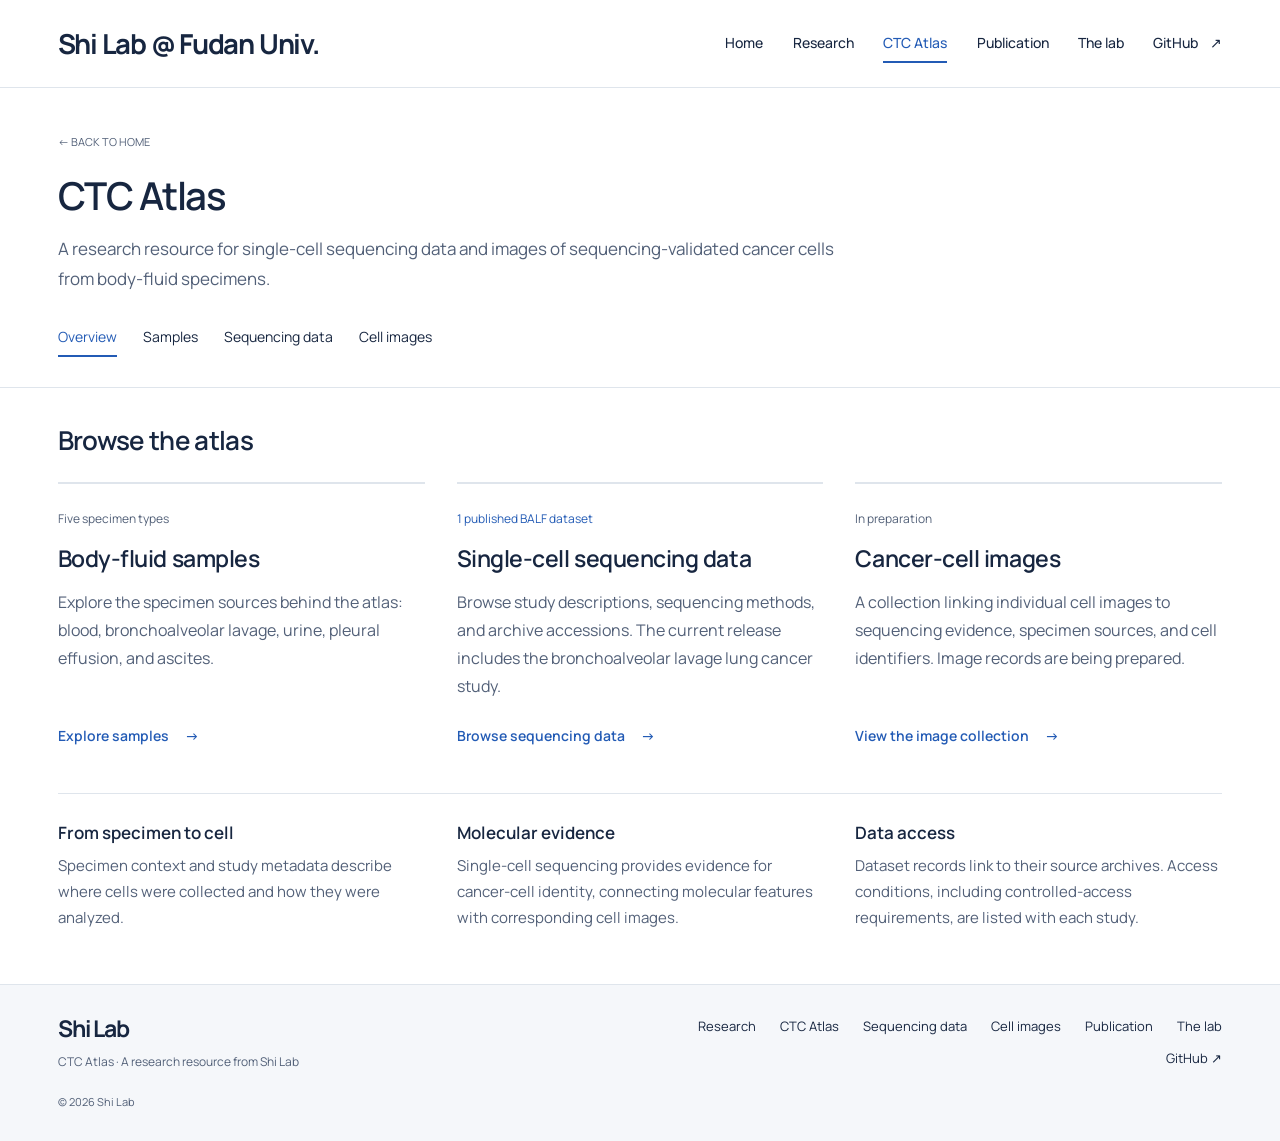
==== atlas.html @ 0fd96111 "Publish Shi Lab website" ====
<!doctype html>
<html lang="en">
<head>
  <meta charset="UTF-8">
  <meta name="viewport" content="width=device-width, initial-scale=1">
  <meta name="description" content="Explore body-fluid specimen sources, single-cell sequencing datasets, and the developing collection of sequencing-validated cancer-cell images.">
  <meta name="theme-color" content="#172640">
  <title>CTC Atlas — Shi Lab</title>
  <link rel="preconnect" href="https://fonts.googleapis.com">
  <link rel="preconnect" href="https://fonts.gstatic.com" crossorigin>
  <link href="https://fonts.googleapis.com/css2?family=DM+Mono:wght@400;500&family=Manrope:wght@400;500;600;700&display=swap" rel="stylesheet">
  <link rel="stylesheet" href="styles.css?v=20261028-layout">
</head>
<body>
  <a class="skip-link" href="#main-content">Skip to content</a>
  <header class="site-header">
    <a class="brand" href="index.html" aria-label="Shi Lab home"><span class="brand-name">Shi Lab <span class="brand-affiliation">@ Fudan Univ.</span></span><span class="brand-caption">Single-cell biology & liquid biopsy</span></a>
    <button class="menu-toggle" type="button" aria-label="Open navigation" aria-expanded="false" aria-controls="site-nav"><span></span><span></span></button>
    <nav id="site-nav" aria-label="Main navigation"><a href="index.html">Home</a><a href="research.html">Research</a><a href="atlas.html" aria-current="page">CTC Atlas</a><a href="publications.html">Publication</a><a href="lab.html">The lab</a><a class="nav-cta" href="https://github.com/Shilab-CTCAtlas" target="_blank" rel="noreferrer">GitHub <span aria-hidden="true">↗</span></a></nav>
  </header>
  <main id="main-content">
    <section class="page-hero">
      <a class="back" href="index.html">← BACK TO HOME</a>
      <h1>CTC Atlas</h1>
      <p>A research resource for single-cell sequencing data and images of sequencing-validated cancer cells from body-fluid specimens.</p>
      <nav class="resource-nav" aria-label="Atlas sections"><a href="atlas.html" aria-current="page">Overview</a><a href="biology.html">Samples</a><a href="data.html">Sequencing data</a><a href="gallery.html">Cell images</a></nav>
    </section>
    <section class="catalog" aria-labelledby="atlas-browse-title">
      <div class="catalog-head"><h2 id="atlas-browse-title">Browse the atlas</h2></div>
      <div class="atlas-resources">
        <article class="atlas-card">
          <span class="resource-state">Five specimen types</span>
          <h3>Body-fluid samples</h3>
          <p>Explore the specimen sources behind the atlas: blood, bronchoalveolar lavage, urine, pleural effusion, and ascites.</p>
          <a class="text-link" href="biology.html">Explore samples <span aria-hidden="true">→</span></a>
        </article>
        <article class="atlas-card">
          <span class="resource-state available">1 published BALF dataset</span>
          <h3>Single-cell sequencing data</h3>
          <p>Browse study descriptions, sequencing methods, and archive accessions. The current release includes the bronchoalveolar lavage lung cancer study.</p>
          <a class="text-link" href="data.html">Browse sequencing data <span aria-hidden="true">→</span></a>
        </article>
        <article class="atlas-card">
          <span class="resource-state">In preparation</span>
          <h3>Cancer-cell images</h3>
          <p>A collection linking individual cell images to sequencing evidence, specimen sources, and cell identifiers. Image records are being prepared.</p>
          <a class="text-link" href="gallery.html">View the image collection <span aria-hidden="true">→</span></a>
        </article>
      </div>
      <div class="resource-explainer">
        <article><h3>From specimen to cell</h3><p>Specimen context and study metadata describe where cells were collected and how they were analyzed.</p></article>
        <article><h3>Molecular evidence</h3><p>Single-cell sequencing provides evidence for cancer-cell identity, connecting molecular features with corresponding cell images.</p></article>
        <article><h3>Data access</h3><p>Dataset records link to their source archives. Access conditions, including controlled-access requirements, are listed with each study.</p></article>
      </div>
    </section>
  </main>
  <footer class="site-footer"><div><a class="brand footer-brand" href="index.html"><span class="brand-name">Shi Lab</span><span class="brand-caption">Single-cell biology & liquid biopsy</span></a><p>CTC Atlas · A research resource from Shi Lab</p></div><div class="footer-links"><a href="research.html">Research</a><a href="atlas.html">CTC Atlas</a><a href="data.html">Sequencing data</a><a href="gallery.html">Cell images</a><a href="publications.html">Publication</a><a href="lab.html">The lab</a><a href="https://github.com/Shilab-CTCAtlas" target="_blank" rel="noreferrer">GitHub ↗</a></div><small>© <span id="year"></span> Shi Lab</small></footer>
  <script src="script.js"></script>
</body>
</html>
---- styles.css ----
/* Shi Lab — academic design A */
:root{
  --ink:#172640;--muted:#526078;--teal:#235bb5;--deep:#194789;
  --paper:#fff;--surface:#f5f7fa;--white:#fff;--line:#dfe5ec;
  --sans:"Manrope","Segoe UI",Arial,sans-serif;--serif:var(--sans);
  --mono:"DM Mono",Consolas,monospace;--gutter:clamp(24px,4.5vw,72px);--content:1640px;--home-gap:clamp(32px,4.5vw,72px);
}
*{box-sizing:border-box}
html{scroll-behavior:smooth;scroll-padding-top:105px}
body{margin:0;background:var(--paper);color:var(--ink);font:400 16px/1.75 var(--sans)}
h1,h2,h3,p,figure{margin-top:0}
h1,h2,h3{font-weight:600;line-height:1.25;text-wrap:pretty}
a{color:inherit;text-underline-offset:4px}
button,input{font:inherit}
button,a{-webkit-tap-highlight-color:transparent}
:focus-visible{outline:2px solid var(--teal);outline-offset:5px}
img,svg{max-width:100%}
main{min-width:0}
[hidden]{display:none!important}
.skip-link{position:fixed;top:-80px;left:20px;z-index:100;padding:12px 20px;background:var(--white)}
.skip-link:focus{top:12px}
.site-header{position:sticky;top:0;z-index:30;min-height:88px;padding:20px max(var(--gutter),calc((100% - var(--content))/2));display:flex;align-items:center;justify-content:space-between;gap:32px;border-bottom:1px solid var(--line);background:var(--paper);transition:box-shadow .3s ease;view-transition-name:site-header}
.site-header.is-scrolled{box-shadow:0 4px 18px #1726400a}
.brand{display:flex;flex-direction:column;align-items:flex-start;gap:3px;text-decoration:none;flex-shrink:0}
.brand-name{font:700 31px/1.2 var(--sans);letter-spacing:-.045em}
.site-header .brand-name{font-size:clamp(20px,2.15vw,31px)}
.site-header .brand-caption{display:none}
.brand-caption{font:400 12px/1.6 var(--sans);color:var(--muted)}
#site-nav{display:flex;gap:clamp(20px,2.3vw,38px);align-items:center}
#site-nav a{position:relative;font-size:14px;font-weight:500;text-decoration:none;padding:8px 0;white-space:nowrap;transition:color .25s ease}
#site-nav a:hover,#site-nav a[aria-current]{color:var(--teal)}
#site-nav a:not(.nav-cta)::after{content:"";position:absolute;bottom:1px;left:0;right:0;height:2px;background:var(--teal);transform:scaleX(0);transform-origin:left;transition:transform .3s cubic-bezier(.22,1,.36,1)}
#site-nav a:hover::after,#site-nav a[aria-current]::after{transform:scaleX(1)}
#site-nav .nav-cta{display:flex;gap:12px}
.menu-toggle{display:none;width:44px;height:44px;padding:9px;border:1px solid var(--line);border-radius:3px;background:transparent;cursor:pointer}
.menu-toggle span{display:block;height:1px;background:var(--ink);margin:6px 0;transition:transform .2s}
.menu-toggle[aria-expanded="true"] span:first-child{transform:translateY(3.5px) rotate(45deg)}
.menu-toggle[aria-expanded="true"] span:last-child{transform:translateY(-3.5px) rotate(-45deg)}
.section-tag,.eyebrow{font:600 12px/1.6 var(--sans);letter-spacing:.075em;text-transform:uppercase;color:var(--muted);margin:0 0 16px}
.number,.sample-code{font:400 12px/1.6 var(--mono);color:var(--teal)}
.button{display:inline-flex;align-items:center;justify-content:space-between;gap:24px;min-height:46px;padding:11px 19px;border:1px solid var(--teal);border-radius:3px;text-decoration:none;font-size:14px;font-weight:600;transition:background .25s,color .25s,transform .3s cubic-bezier(.22,1,.36,1),box-shadow .3s}
.button.primary{background:var(--teal);color:var(--white)}
.button.primary:hover{background:var(--deep)}
.button.secondary{color:var(--teal);background:transparent}
.button.secondary:hover{background:var(--surface)}
.text-link{display:inline-flex;align-items:center;justify-content:space-between;gap:16px;text-decoration:none;font-size:14px;font-weight:600;color:var(--teal)}
.text-link:hover{text-decoration:underline}
.home-hero,.home-section{max-width:calc(var(--content) + 2 * var(--gutter));margin:0 auto;padding:52px var(--gutter)}
.hero-intro{display:grid;grid-template-columns:minmax(0,1fr) minmax(0,1fr);gap:clamp(32px,4.5vw,72px);align-items:center}
.hero-copy{min-width:0}
.home-hero h1{font-size:clamp(38px,3.3vw,56px);line-height:1.16;letter-spacing:-.042em;margin:0 0 24px}
.lede{max-width:54ch;font-size:18px;line-height:1.8;color:var(--muted);margin:0}
.hero-actions{display:flex;align-items:center;flex-wrap:wrap;gap:20px 28px;margin-top:28px}
.hero-image{margin:0;min-width:0}
.hero-image img{display:block;width:100%;height:auto;aspect-ratio:3/2;object-fit:cover;object-position:50% 55%;border-radius:4px;background:var(--paper)}
.hero-image figcaption{display:flex;flex-wrap:wrap;justify-content:space-between;gap:4px 14px;font-size:11px;line-height:1.6;color:var(--muted);margin-top:10px}
.hero-image figcaption a{text-decoration:none}
.hero-image figcaption a:hover{text-decoration:underline}
.home-mission{display:grid;grid-template-columns:minmax(0,1fr);gap:14px;margin-top:48px;padding-top:32px;border-top:1px solid var(--line)}
.home-mission h2{font-size:27px;letter-spacing:-.025em;margin:0}
.home-mission p{font-size:18px;line-height:1.8;color:var(--muted);margin:0}
.home-research{margin-top:48px}
.research-heading{display:flex;flex-wrap:wrap;align-items:center;justify-content:space-between;gap:14px 24px;margin-bottom:24px}
.research-heading h2{font-size:27px;letter-spacing:-.025em;margin:0}
.research-themes{display:grid;grid-template-columns:repeat(2,minmax(0,1fr));gap:var(--home-gap)}
.research-themes article{min-width:0}
.reference-image{margin:0;min-width:0}
.reference-image img{display:block;width:100%;height:auto;object-fit:cover;border-radius:4px;background:var(--surface)}
.reference-image figcaption{font-size:11px;line-height:1.6;color:var(--muted);margin-top:9px}
.reference-image figcaption a{text-decoration:none}
.reference-image figcaption a:hover{text-decoration:underline}
.research-image{margin-bottom:22px}
.research-image img{aspect-ratio:2.2/1}
.research-image-crop{overflow:hidden;aspect-ratio:2.2/1;border-radius:4px}
.research-image .research-image-crop img{width:100%;height:100%;aspect-ratio:auto;object-position:center top;transform:scale(1.08);transform-origin:center top}
.research-themes h3{font-size:21px;line-height:1.4;letter-spacing:-.025em;margin:0 0 12px}
.research-themes p{max-width:70ch;color:var(--muted);font-size:16px;line-height:1.8;margin:0}
.research-focus{margin-top:20px;padding-top:17px;border-top:1px solid var(--line)}
.research-focus h4{font-size:18px;font-weight:600;line-height:1.5;margin:0 0 8px}
.research-focus h4 a{text-decoration:none}
.research-focus h4 a:hover{color:var(--teal);text-decoration:underline}
.home-resources{border-top:1px solid var(--line);border-bottom:1px solid var(--line)}
.resources-inner{max-width:calc(var(--content) + 2 * var(--gutter));margin:0 auto;padding:40px var(--gutter);display:grid;grid-template-columns:repeat(2,minmax(0,1fr));gap:var(--home-gap)}
.atlas-categories,.sequencing-overview{min-width:0}
.atlas-category+.atlas-category{margin-top:28px}
.atlas-category h2,.sequencing-overview h2{font-size:21px;line-height:1.4;letter-spacing:-.025em;margin:0 0 12px}
.atlas-category h2 a,.sequencing-overview h2 a{text-decoration:none}
.atlas-category h2 a:hover,.sequencing-overview h2 a:hover{color:var(--teal);text-decoration:underline}
.atlas-category p,.sequencing-overview li{font-size:16px;line-height:1.8;color:var(--muted);margin:0}
.sequencing-overview ul{list-style:none;padding:0;margin:0}
.sequencing-overview li+li{margin-top:4px}
.resources-intro>.text-link{margin-top:16px}
.resources-intro h2{font-size:29px;letter-spacing:-.035em;margin:0}
.resources-intro>p:not(.section-tag){max-width:53ch;font-size:16px;color:var(--muted);margin:12px 0 0}
.specimen-context{margin-top:22px}
.specimen-context h3{font-size:12px;line-height:1.6;font-weight:600;color:var(--muted);margin:0 0 9px}
.specimen-types{display:flex;flex-wrap:wrap;gap:5px 17px;list-style:none;padding:0;margin:0 0 16px;font-size:13px;color:var(--muted)}
.resource-list>a{display:grid;grid-template-columns:minmax(0,1fr) 18px;gap:20px;padding:20px 0;text-decoration:none}
.resource-list>a:first-child{padding-top:0}
.resource-list>a+a{border-top:1px solid var(--line)}
.resource-title{display:flex;flex-wrap:wrap;align-items:center;justify-content:space-between;gap:8px 18px}
.resource-title h3{font-size:21px;line-height:1.4;letter-spacing:-.025em;margin:0}
.resource-list p{font-size:14px;line-height:1.7;color:var(--muted);margin:8px 0 0}
.resource-state{font-size:12px;color:var(--muted)}
.resource-state.available{color:var(--teal)}
.resource-meta{display:block;font:400 12px/1.6 var(--mono);color:var(--teal);margin-top:9px}
.resource-arrow{align-self:center;color:var(--teal)}
.home-more{display:grid;grid-template-columns:repeat(2,minmax(0,1fr));gap:var(--home-gap);padding-top:20px;padding-bottom:28px}
.home-more>a{display:flex;align-items:center;justify-content:space-between;gap:24px;padding:12px 0;text-decoration:none}
.home-more h2{font-size:18px;letter-spacing:-.015em;margin:0 0 5px}
.home-more p{font-size:14px;color:var(--muted);margin:0}
.home-more>a>span{color:var(--teal)}
.home-more>a h2,.resource-title h3{transition:color .25s ease}
.home-more>a:hover h2,.resource-list a:hover h3{color:var(--teal)}
.site-footer{background:var(--surface);border-top:1px solid var(--line);padding:30px max(var(--gutter),calc((100% - var(--content))/2));display:grid;grid-template-columns:minmax(0,1fr) auto;gap:20px 40px;align-items:start;font-size:13px}
.site-footer .brand-name{font-size:23px}
.site-footer .brand-caption{display:none}
.site-footer p{color:var(--muted);margin:9px 0 0;font-size:12px}
.site-footer a{text-decoration:none}
.site-footer a:hover{text-decoration:underline}
.footer-links{display:flex;flex-wrap:wrap;justify-content:flex-end;gap:10px 24px;max-width:600px}
.site-footer small{grid-column:1/-1;font-size:11px;color:var(--muted)}

/* Inner pages share the homepage's typography and readable scale. */
.page-hero{padding:38px max(var(--gutter),calc((100% - var(--content))/2)) 30px;border-bottom:1px solid var(--line)}
.page-hero .back{display:inline-block;font-size:11px;text-decoration:none;color:var(--muted);margin-bottom:22px}
.page-hero .section-tag{margin-bottom:12px}
.page-hero h1{font-size:clamp(32px,3vw,44px);line-height:1.18;letter-spacing:-.035em;margin:0 0 15px}
.page-hero h1 em{font-style:normal}
.page-hero>p:not(.section-tag){max-width:800px;font-size:17px;line-height:1.8;color:var(--muted);margin-bottom:0}
.publication-hero{border-bottom:0}
.publication-hero>p:not(.section-tag){max-width:none}
@media(min-width:768px){
  .publication-hero>p:not(.section-tag){font-size:clamp(14px,1.5vw,17px);white-space:nowrap;letter-spacing:-.025em}
}
.resource-nav{display:flex;flex-wrap:wrap;gap:26px;margin-top:24px}
.resource-nav a{text-decoration:none;font-size:14px;padding:6px 0;border-bottom:2px solid transparent}
.resource-nav a[aria-current],.resource-nav a:hover{color:var(--teal);border-bottom-color:var(--teal)}
.catalog,.journey{padding:36px max(var(--gutter),calc((100% - var(--content))/2)) 52px}
.catalog-head{display:flex;flex-wrap:wrap;justify-content:space-between;align-items:center;gap:15px 25px;margin-bottom:24px}
.catalog h2,.journey h2{font-size:26px;line-height:1.3;margin:0;letter-spacing:-.025em}
.status{display:inline-block;font:500 12px/1.6 var(--sans);color:var(--muted);padding:4px 0;white-space:nowrap}
.empty-state{padding:44px 32px;border:1px solid var(--line);border-radius:4px;background:var(--white)}
.empty-state>span{font-size:12px;font-weight:600;color:var(--teal)}
.empty-state h3{font-size:25px;max-width:680px;margin:13px 0 12px;letter-spacing:-.025em}
.empty-state h2{font-size:25px;max-width:680px;margin:13px 0 12px;letter-spacing:-.025em}
.empty-state p{font-size:16px;color:var(--muted);max-width:680px;margin:0}
.empty-state .text-link{margin-top:22px}
.definition-band{display:grid;grid-template-columns:120px minmax(0,1fr) auto;gap:24px;padding:24px max(var(--gutter),calc((100% - var(--content))/2));border-bottom:1px solid var(--line)}
.definition-band .section-tag{margin:0}
.definition-band>p:not(.section-tag){margin:0;font-size:15px;color:var(--muted);max-width:900px}
.definition-band>a{font-size:13px;align-self:start;white-space:nowrap;color:var(--teal)}
.sample-grid{display:grid;grid-template-columns:repeat(5,minmax(0,1fr));gap:28px}
.sample-grid article{border-top:2px solid var(--line);padding-top:16px;min-width:0}
.sample-grid h3{font-size:21px;line-height:1.35;letter-spacing:-.025em;margin:20px 0 12px}
.sample-grid p{font-size:15px;color:var(--muted);margin-bottom:0}
.sample-grid .text-link{margin-top:18px;font-size:13px}
.sample-grid .sample-state{display:block;font-size:12px;color:var(--muted);margin-top:18px}
.bio-layers{display:grid;grid-template-columns:minmax(0,.75fr) minmax(0,1.3fr);gap:64px;padding:36px max(var(--gutter),calc((100% - var(--content))/2));background:var(--surface)}
.bio-layers h2{font-size:28px;letter-spacing:-.025em;margin-bottom:0}
.bio-layer-list{border-top:1px solid var(--line)}
.bio-layer-list article{display:grid;grid-template-columns:minmax(0,.6fr) minmax(0,1fr);gap:25px;padding:17px 0;border-bottom:1px solid var(--line)}
.bio-layer-list b{font-size:15px;font-weight:600}
.bio-layer-list span{font-size:15px;color:var(--muted)}
.fluid-filters{display:flex;flex-wrap:wrap;gap:8px;margin-bottom:22px}
.fluid-filters button{font-size:13px;padding:7px 13px;background:transparent;color:var(--muted);border:1px solid var(--line);border-radius:3px;cursor:pointer}
.fluid-filters button:hover{border-color:var(--teal)}
.fluid-filters button[aria-pressed="true"]{background:var(--teal);color:var(--white);border-color:var(--teal)}
.filter-summary{font-size:13px;color:var(--muted);margin:-5px 0 20px}
.dataset-record{display:grid;grid-template-columns:125px minmax(0,1fr);border:1px solid var(--line);border-radius:4px;background:var(--white)}
.dataset-side{padding:26px 20px;border-right:1px solid var(--line);display:flex;flex-direction:column;gap:14px;background:var(--surface)}
.dataset-side strong{font-size:23px;line-height:1.3;font-weight:600}
.dataset-main{padding:28px;min-width:0}
.dataset-results{overflow:clip}
.dataset-tags{display:flex;flex-wrap:wrap;gap:8px 15px}
.dataset-tags span{font-size:12px;color:var(--teal)}
.dataset-main h3{font-size:24px;line-height:1.35;letter-spacing:-.025em;margin:16px 0 12px}
.dataset-main>p{max-width:85ch;color:var(--muted);font-size:16px}
.dataset-main .dataset-paper{font-size:14px;line-height:1.8}
.dataset-main dl{display:grid;grid-template-columns:repeat(3,minmax(0,1fr));border-top:1px solid var(--line);padding-top:20px;margin:22px 0 0;gap:24px}
.dataset-main dt{font-size:12px;color:var(--muted)}
.dataset-main dd{font-size:14px;margin:7px 0 0}
.dataset-actions{display:flex;flex-wrap:wrap;align-items:center;gap:15px 26px;margin-top:24px}
.dataset-actions a,.pubmed-link{font-size:13px;font-weight:600;text-decoration:none;color:var(--teal);padding:4px 0}
.dataset-actions a:hover,.pubmed-link:hover{text-decoration:underline}
.dataset-actions .button{padding:9px 16px;color:var(--white)}
.catalog-note{max-width:78ch;font-size:14px;color:var(--muted);margin:24px 0 0}
.atlas-resources{display:grid;grid-template-columns:repeat(3,minmax(0,1fr));gap:32px}
.atlas-card{display:flex;flex-direction:column;align-items:flex-start;min-width:0;padding:24px 0 8px;border-top:2px solid var(--line)}
.atlas-card h3{font-size:23px;line-height:1.35;letter-spacing:-.02em;margin:14px 0}
.atlas-card p{font-size:16px;color:var(--muted);margin:0 0 24px}
.atlas-card .text-link{margin-top:auto}
.resource-explainer{display:grid;grid-template-columns:repeat(3,minmax(0,1fr));gap:32px;margin-top:36px;padding-top:28px;border-top:1px solid var(--line)}
.resource-explainer h3{font-size:17px;margin-bottom:10px}
.resource-explainer p{font-size:15px;color:var(--muted);margin-bottom:0}

/* Papers stay compact, with full author lists and existing identifiers. */
.publication-library{margin-top:0}
.preprint-section{margin-top:40px}
.author-legend{font-size:12px;color:var(--muted);margin:-8px 0 22px}
.paper-list{border-top:1px solid var(--line)}
.paper-item{display:grid;grid-template-columns:28px minmax(0,1fr);gap:15px;padding:24px 0;border-bottom:1px solid var(--line)}
.paper-number{font:400 20px/1.5 var(--sans);color:var(--muted)}
.paper-title{text-transform:lowercase}
.paper-title::first-letter{text-transform:uppercase}
.paper-item h3{font:500 19px/1.5 var(--sans);letter-spacing:-.01em;margin:0 0 10px}
.paper-authors{font-size:14px;line-height:1.8;color:var(--muted);margin:0 0 8px}
.paper-authors .shi-author{font-weight:600;color:var(--ink);text-decoration:underline;text-underline-offset:3px;text-decoration-thickness:1px}
.paper-citation{font-size:13px;color:var(--muted);margin:0}
.paper-citation strong{font-weight:600;color:var(--ink);margin-right:5px}
.paper-links{margin-top:11px}
.pubmed-link{display:inline-flex;gap:10px}
.paper-note{font-size:12px;color:var(--muted);margin:9px 0 0}
.paper-era-label{min-height:78px;display:flex;align-items:center;border-bottom:1px solid var(--line);color:var(--ink);font-size:19px;font-weight:600}
.preprint-item{grid-template-columns:minmax(0,1fr);border-top:1px solid var(--line)}

/* Laboratory overview, research themes, and methodological background. */
.lab-sections{padding:0 max(var(--gutter),calc((100% - var(--content))/2)) 48px}
.lab-section{display:grid;grid-template-columns:135px minmax(0,1fr);gap:32px;padding:38px 0;border-bottom:1px solid var(--line)}
.lab-section:last-child{border-bottom:0}
.lab-section h2{font-size:28px;letter-spacing:-.025em;margin:0 0 18px}
.lab-section p:not(.section-tag){color:var(--muted);font-size:16px;line-height:1.85}
.lab-overview-copy{max-width:1000px}
.lab-overview-layout{display:grid;grid-template-columns:minmax(0,1.35fr) minmax(0,1fr);align-items:start;gap:36px}
.lab-overview-image img{aspect-ratio:3/2}
.lab-overview-copy p:last-child{margin-bottom:0}
.research-directions{display:grid;grid-template-columns:repeat(2,minmax(0,1fr));gap:40px;margin-top:28px}
.research-direction-card{min-width:0;padding-top:20px;border-top:1px solid var(--line)}
.research-direction-card>span{font-size:12px;color:var(--teal)}
.research-direction-card h3{font-size:21px;line-height:1.4;letter-spacing:-.02em;margin:12px 0 17px}
.research-direction-card p:last-child{margin-bottom:0}
.research-direction-card ul{margin:0;padding-left:18px}
.research-direction-card li{font-size:15px;color:var(--muted);padding:5px 0 5px 2px}
.lab-resource-links{display:flex;flex-wrap:wrap;gap:16px 28px;margin-top:23px}
.reveal{opacity:1;transform:none}

@media(min-width:1800px){
  .lede{font-size:20px}
  .research-themes p{font-size:17px}
}
@media(max-width:1100px){
  .site-header{gap:22px}
  #site-nav{gap:20px}
  #site-nav a{font-size:13px}
  .home-hero h1{font-size:clamp(34px,4.1vw,44px)}
  .lede{font-size:16px}
  .sample-grid{grid-template-columns:repeat(3,minmax(0,1fr))}
  .definition-band{grid-template-columns:100px minmax(0,1fr)}
  .definition-band>a{grid-column:2}
}
@media(max-width:850px){
  :root{--home-gap:28px}
  .site-header{min-height:76px;padding-top:16px;padding-bottom:16px}
  .brand-name{font-size:28px}
  .site-header .brand-name{font-size:24px}
  .site-header .brand-affiliation{display:block;font-size:14px;letter-spacing:0}
  .menu-toggle{display:block}
  #site-nav{display:flex;position:absolute;top:100%;left:0;right:0;flex-direction:column;align-items:stretch;gap:0;padding:12px var(--gutter) 20px;background:var(--paper);border-bottom:1px solid var(--line);box-shadow:0 10px 20px #1726400b;opacity:0;visibility:hidden;pointer-events:none;transform:translateY(-10px);transition:opacity .24s ease,transform .3s cubic-bezier(.22,1,.36,1),visibility 0s linear .3s}
  #site-nav.open{opacity:1;visibility:visible;pointer-events:auto;transform:translateY(0);transition-delay:0s}
  #site-nav a{padding:12px 0;font-size:15px}
  #site-nav .nav-cta{justify-content:space-between}
  .home-hero{padding-top:32px;padding-bottom:32px}
  .hero-intro{grid-template-columns:minmax(0,1fr);gap:28px}
  .home-hero h1{font-size:clamp(36px,5.8vw,48px);margin-bottom:18px}
  .lede{font-size:17px;max-width:60ch}
  .hero-actions{margin-top:22px}
  .hero-image img{max-height:430px}
  .home-research{margin-top:34px}
  .home-mission{margin-top:34px;padding-top:26px}
  .home-mission p{font-size:17px}
  .resources-inner{padding-top:30px;padding-bottom:30px}
  .resource-list{display:grid;grid-template-columns:repeat(2,minmax(0,1fr));gap:28px}
  .resource-list>a,.resource-list>a:first-child{padding:0}
  .resource-list>a+a{border:0}
  .home-more{gap:28px}
  .bio-layers{grid-template-columns:minmax(0,1fr);gap:26px}
  .atlas-resources{grid-template-columns:minmax(0,1fr);gap:20px}
  .lab-section{grid-template-columns:minmax(0,1fr);gap:0}
  .lab-section>.section-tag{margin-bottom:14px}
  .lab-overview-layout{grid-template-columns:minmax(0,1fr);gap:24px}
  .lab-overview-image{max-width:580px}
  .dataset-record{grid-template-columns:minmax(0,1fr)}
  .dataset-side{flex-direction:row;align-items:center;justify-content:space-between;border-right:0;border-bottom:1px solid var(--line);padding:15px 24px}
  .dataset-side strong{font-size:19px}
  .site-footer{gap:20px}
  .footer-links{gap:10px 18px}
}
@media(max-width:560px){
  :root{--gutter:22px;--home-gap:25px}
  html{scroll-padding-top:90px}
  .home-hero h1{font-size:36px;letter-spacing:-.035em}
  .home-hero h1 br{display:none}
  .hero-image img{aspect-ratio:3/2}
  .hero-image figcaption{display:block;font-size:10px}
  .hero-image figcaption span{display:block}
  .research-heading{margin-bottom:22px}
  .research-heading h2,.resources-intro h2,.home-mission h2{font-size:25px}
  .research-heading a{font-size:12px}
  .research-themes,.resource-list,.research-directions,.resource-explainer{grid-template-columns:minmax(0,1fr);gap:25px}
  .resources-inner{grid-template-columns:minmax(0,1fr)}
  .atlas-category h2,.sequencing-overview h2{font-size:20px}
  .research-themes h3,.resource-title h3{font-size:20px}
  .research-image img{aspect-ratio:1.7/1}
  .research-image-crop{aspect-ratio:1.7/1}
  .research-image{margin-bottom:17px}
  .resource-list>a+a{border-top:1px solid var(--line);padding-top:22px}
  .home-more{grid-template-columns:minmax(0,1fr);gap:4px}
  .home-more>a+a{border-top:1px solid var(--line);padding-top:18px}
  .page-hero{padding-top:26px;padding-bottom:24px}
  .page-hero h1{font-size:32px}
  .page-hero>p:not(.section-tag){font-size:16px}
  .resource-nav{gap:12px 20px;margin-top:20px}
  .resource-nav a{font-size:13px}
  .catalog,.journey{padding-top:28px;padding-bottom:36px}
  .catalog h2,.journey h2{font-size:24px}
  .sample-grid{grid-template-columns:repeat(2,minmax(0,1fr));gap:28px 20px}
  .sample-grid h3{font-size:19px}
  .sample-grid p{font-size:14px}
  .definition-band{grid-template-columns:minmax(0,1fr);gap:10px}
  .definition-band>a{grid-column:auto}
  .bio-layers h2{font-size:25px}
  .bio-layer-list article{grid-template-columns:minmax(0,1fr);gap:5px}
  .dataset-main{padding:22px}
  .dataset-main h3{font-size:22px}
  .dataset-main dl{grid-template-columns:minmax(0,1fr);gap:16px}
  .dataset-main dd{margin-top:3px}
  .dataset-actions{gap:14px 22px}
  .empty-state{padding:28px 22px}
  .empty-state h3{font-size:23px}
  .paper-item{grid-template-columns:22px minmax(0,1fr);gap:9px;padding:22px 0}
  .paper-item h3{font-size:18px}
  .paper-number{font-size:17px}
  .paper-authors{font-size:13px}
  .paper-citation{font-size:12px}
  .paper-era-label{min-height:68px;font-size:18px}
  .preprint-item{grid-template-columns:minmax(0,1fr)}
  .lab-section{padding:28px 0}
  .lab-section h2{font-size:25px}
  .research-direction-card h3{font-size:20px}
  .site-footer{grid-template-columns:minmax(0,1fr);padding-top:25px;padding-bottom:25px}
  .footer-links{justify-content:flex-start}
}
@media(max-width:380px){
  .home-hero h1{font-size:32px}
  .hero-actions{gap:18px}
  .hero-actions .button,.hero-actions .text-link{font-size:13px}
  .sample-grid{grid-template-columns:minmax(0,1fr)}
}

/* Motion is progressive enhancement; content remains accessible without JS. */
.motion-pending{opacity:0;transform:translate3d(0,18px,0)}
.button span,.text-link span,.resource-arrow,.home-more>a>span,.dataset-actions a span,.pubmed-link span{display:inline-block;transition:transform .3s cubic-bezier(.22,1,.36,1)}
.fluid-filters button{transition:background .22s ease,color .22s ease,border-color .22s ease}
@media(hover:hover) and (pointer:fine){
  .button:hover{transform:translateY(-2px);box-shadow:0 5px 12px #17264012}
  .button:hover span,.text-link:hover span,.resource-list>a:hover .resource-arrow,.home-more>a:hover>span,.dataset-actions a:hover span,.pubmed-link:hover span{transform:translateX(4px)}
}
@view-transition{navigation:auto}
::view-transition-old(root){animation:page-out .18s ease both}
::view-transition-new(root){animation:page-in .32s cubic-bezier(.22,1,.36,1) both}
::view-transition-group(site-header){animation-duration:.32s}
@keyframes page-out{to{opacity:0}}
@keyframes page-in{from{opacity:0;transform:translateY(7px)}to{opacity:1;transform:translateY(0)}}
@media(prefers-reduced-motion:reduce){
  html{scroll-behavior:auto}
  *,*::before,*::after{transition:none!important;animation:none!important}
  .motion-pending{opacity:1;transform:none}
  @view-transition{navigation:none}
}
@media(max-width:850px){
  html:not(.has-js) .site-header{flex-wrap:wrap}
  html:not(.has-js) .menu-toggle{display:none}
  html:not(.has-js) #site-nav{position:static;flex-basis:100%;opacity:1;visibility:visible;pointer-events:auto;transform:none;box-shadow:none;padding:0}
}
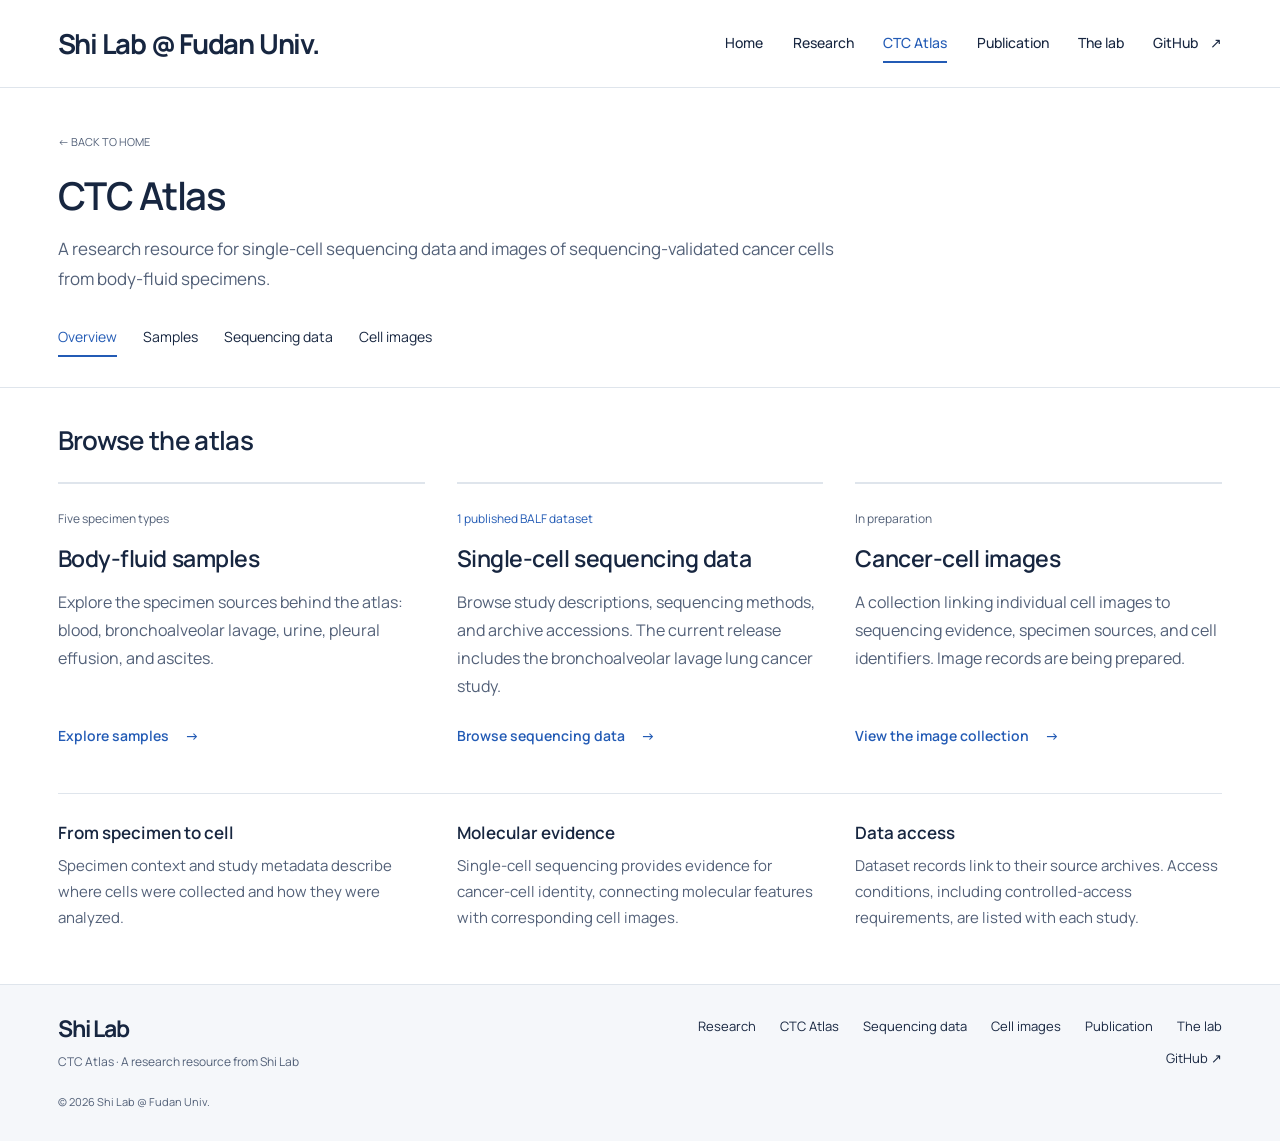
==== commit 7d621bb8: "Update research overview and optimize specimen image delivery" ====
--- a/atlas.html
+++ b/atlas.html
@@ -54,7 +54,7 @@
       </div>
     </section>
   </main>
-  <footer class="site-footer"><div><a class="brand footer-brand" href="index.html"><span class="brand-name">Shi Lab</span><span class="brand-caption">Single-cell biology & liquid biopsy</span></a><p>CTC Atlas · A research resource from Shi Lab</p></div><div class="footer-links"><a href="research.html">Research</a><a href="atlas.html">CTC Atlas</a><a href="data.html">Sequencing data</a><a href="gallery.html">Cell images</a><a href="publications.html">Publication</a><a href="lab.html">The lab</a><a href="https://github.com/Shilab-CTCAtlas" target="_blank" rel="noreferrer">GitHub ↗</a></div><small>© <span id="year"></span> Shi Lab</small></footer>
+  <footer class="site-footer"><div><a class="brand footer-brand" href="index.html"><span class="brand-name">Shi Lab</span><span class="brand-caption">Single-cell biology & liquid biopsy</span></a><p>CTC Atlas · A research resource from Shi Lab</p></div><div class="footer-links"><a href="research.html">Research</a><a href="atlas.html">CTC Atlas</a><a href="data.html">Sequencing data</a><a href="gallery.html">Cell images</a><a href="publications.html">Publication</a><a href="lab.html">The lab</a><a href="https://github.com/Shilab-CTCAtlas" target="_blank" rel="noreferrer">GitHub ↗</a></div><small>© <span id="year"></span> Shi Lab @ Fudan Univ.</small></footer>
   <script src="script.js"></script>
 </body>
 </html>
--- a/styles.css
+++ b/styles.css
@@ -46,17 +46,18 @@
 .text-link{display:inline-flex;align-items:center;justify-content:space-between;gap:16px;text-decoration:none;font-size:14px;font-weight:600;color:var(--teal)}
 .text-link:hover{text-decoration:underline}
 .home-hero,.home-section{max-width:calc(var(--content) + 2 * var(--gutter));margin:0 auto;padding:52px var(--gutter)}
-.hero-intro{display:grid;grid-template-columns:minmax(0,1fr) minmax(0,1fr);gap:clamp(32px,4.5vw,72px);align-items:center}
+.hero-intro{display:grid;grid-template-columns:repeat(2,minmax(0,1fr));gap:36px var(--home-gap);align-items:start;padding-bottom:40px;border-bottom:1px solid var(--line)}
 .hero-copy{min-width:0}
 .home-hero h1{font-size:clamp(38px,3.3vw,56px);line-height:1.16;letter-spacing:-.042em;margin:0 0 24px}
 .lede{max-width:54ch;font-size:18px;line-height:1.8;color:var(--muted);margin:0}
 .hero-actions{display:flex;align-items:center;flex-wrap:wrap;gap:20px 28px;margin-top:28px}
-.hero-image{margin:0;min-width:0}
-.hero-image img{display:block;width:100%;height:auto;aspect-ratio:3/2;object-fit:cover;object-position:50% 55%;border-radius:4px;background:var(--paper)}
+.hero-image{grid-column:2;grid-row:1 / 3;display:grid;grid-template-rows:minmax(0,1fr) auto;margin:0;min-width:0;min-height:0;align-self:stretch}
+.hero-image-frame{position:relative;min-height:0;overflow:hidden;border-radius:4px;background:var(--paper)}
+.hero-image img{position:absolute;inset:0;display:block;width:100%;height:100%;object-fit:cover;object-position:50% 55%}
 .hero-image figcaption{display:flex;flex-wrap:wrap;justify-content:space-between;gap:4px 14px;font-size:11px;line-height:1.6;color:var(--muted);margin-top:10px}
 .hero-image figcaption a{text-decoration:none}
 .hero-image figcaption a:hover{text-decoration:underline}
-.home-mission{display:grid;grid-template-columns:minmax(0,1fr);gap:14px;margin-top:48px;padding-top:32px;border-top:1px solid var(--line)}
+.home-mission{grid-column:1;display:grid;grid-template-columns:minmax(0,1fr);gap:14px;margin:0}
 .home-mission h2{font-size:27px;letter-spacing:-.025em;margin:0}
 .home-mission p{font-size:18px;line-height:1.8;color:var(--muted);margin:0}
 .home-research{margin-top:48px}
@@ -70,8 +71,8 @@
 .reference-image figcaption a{text-decoration:none}
 .reference-image figcaption a:hover{text-decoration:underline}
 .research-image{margin-bottom:22px}
-.research-image img{aspect-ratio:2.2/1}
-.research-image-crop{overflow:hidden;aspect-ratio:2.2/1;border-radius:4px}
+.research-image img{aspect-ratio:1.9/1}
+.research-image-crop{overflow:hidden;aspect-ratio:1.9/1;border-radius:4px}
 .research-image .research-image-crop img{width:100%;height:100%;aspect-ratio:auto;object-position:center top;transform:scale(1.08);transform-origin:center top}
 .research-themes h3{font-size:21px;line-height:1.4;letter-spacing:-.025em;margin:0 0 12px}
 .research-themes p{max-width:70ch;color:var(--muted);font-size:16px;line-height:1.8;margin:0}
@@ -89,6 +90,9 @@
 .atlas-category p,.sequencing-overview li{font-size:16px;line-height:1.8;color:var(--muted);margin:0}
 .sequencing-overview ul{list-style:none;padding:0;margin:0}
 .sequencing-overview li+li{margin-top:4px}
+.sequencing-method+.sequencing-method{margin-top:26px}
+.sequencing-method h3{font-size:18px;font-weight:500;line-height:1.5;color:var(--ink);margin:0 0 10px}
+.sequencing-method ul{padding-left:24px}
 .resources-intro>.text-link{margin-top:16px}
 .resources-intro h2{font-size:29px;letter-spacing:-.035em;margin:0}
 .resources-intro>p:not(.section-tag){max-width:53ch;font-size:16px;color:var(--muted);margin:12px 0 0}
@@ -260,14 +264,14 @@
   #site-nav a{padding:12px 0;font-size:15px}
   #site-nav .nav-cta{justify-content:space-between}
   .home-hero{padding-top:32px;padding-bottom:32px}
-  .hero-intro{grid-template-columns:minmax(0,1fr);gap:28px}
+  .hero-intro{grid-template-columns:minmax(0,1fr);gap:28px;padding-bottom:30px}
   .home-hero h1{font-size:clamp(36px,5.8vw,48px);margin-bottom:18px}
   .lede{font-size:17px;max-width:60ch}
   .hero-actions{margin-top:22px}
-  .hero-image img{max-height:430px}
+  .hero-image{grid-column:1;grid-row:auto}
+  .hero-image-frame{aspect-ratio:1890/1492;max-height:540px}
   .home-research{margin-top:34px}
-  .home-mission{margin-top:34px;padding-top:26px}
-  .home-mission p{font-size:17px}
+  .home-mission p{max-width:100%;font-size:17px}
   .resources-inner{padding-top:30px;padding-bottom:30px}
   .resource-list{display:grid;grid-template-columns:repeat(2,minmax(0,1fr));gap:28px}
   .resource-list>a,.resource-list>a:first-child{padding:0}
@@ -290,7 +294,6 @@
   html{scroll-padding-top:90px}
   .home-hero h1{font-size:36px;letter-spacing:-.035em}
   .home-hero h1 br{display:none}
-  .hero-image img{aspect-ratio:3/2}
   .hero-image figcaption{display:block;font-size:10px}
   .hero-image figcaption span{display:block}
   .research-heading{margin-bottom:22px}
